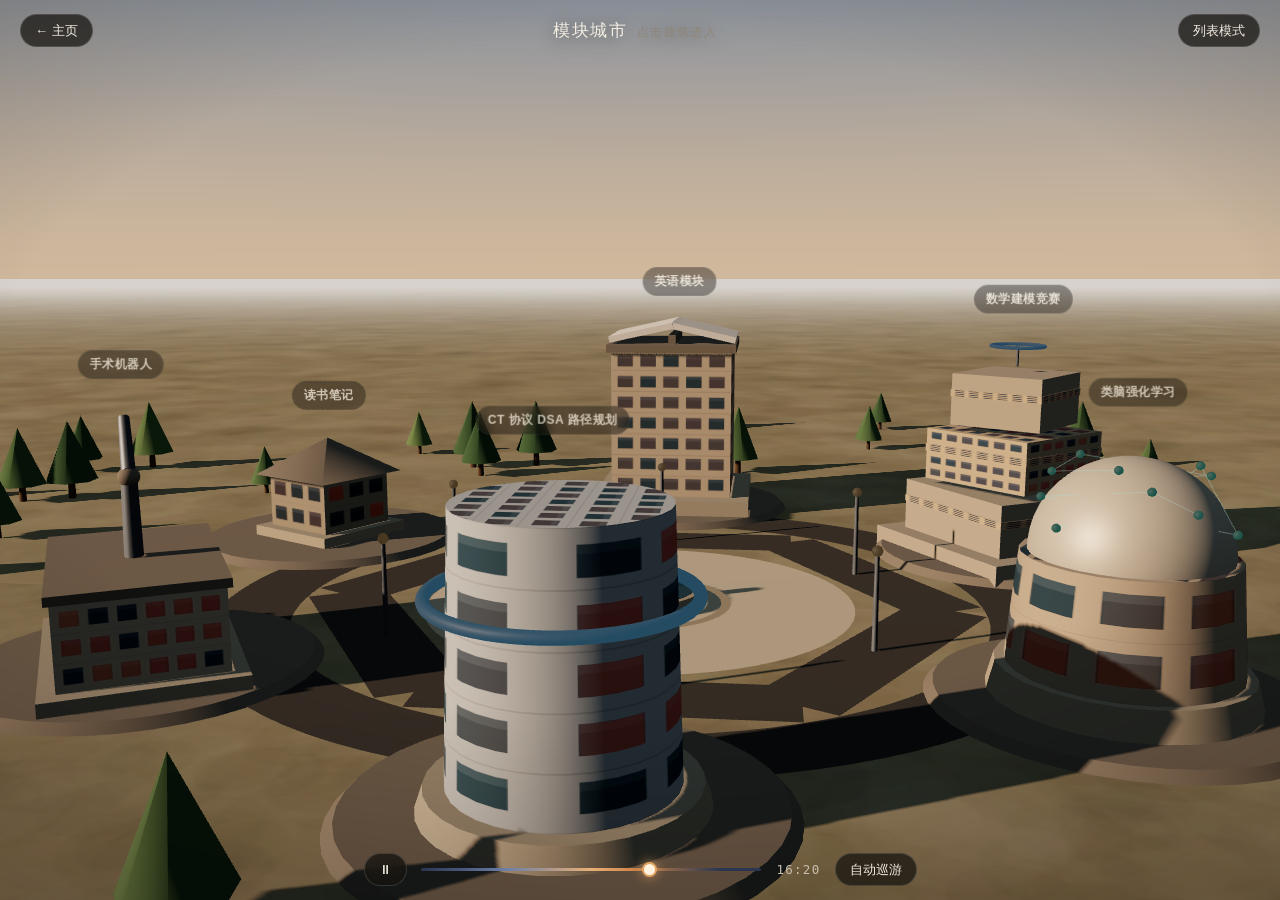
==== city/index.html @ 67498f6b "update city/index.html" ====
<!DOCTYPE html>
<html lang="zh-CN" data-theme="light">
<head>
<meta charset="utf-8">
<meta name="viewport" content="width=device-width, initial-scale=1">
<title>模块城市 · LGH</title>
<meta name="description" content="把主页上的模块做成一整座城市，点击建筑进入。">
<meta name="robots" content="noindex">
<link rel="stylesheet" href="city.css">
<script type="importmap">
{
  "imports": {
    "three": "../assets/vendor/three.module.min.js",
    "three/addons/": "../assets/vendor/"
  }
}
</script>
</head>
<body>

<div id="scene" aria-hidden="true"></div>
<div id="labels" aria-hidden="true"></div>

<header class="hud top">
  <a class="back" href="../">← 主页</a>
  <div class="title">模块城市<span>点击建筑进入</span></div>
  <button id="listBtn" class="ghost" type="button">列表模式</button>
</header>

<aside id="card" class="card" hidden>
  <div class="card-tag" id="cardTag"></div>
  <h2 id="cardTitle"></h2>
  <p id="cardDesc"></p>
  <div class="card-actions">
    <a id="cardGo" class="primary" href="#">进入</a>
    <button id="cardClose" class="ghost" type="button">关闭</button>
  </div>
</aside>

<footer class="hud bottom">
  <button id="playBtn" class="ghost" type="button" aria-label="暂停昼夜循环">⏸</button>
  <input id="timeRange" type="range" min="0" max="24" step="0.01" value="17.6" aria-label="时间">
  <output id="clock">17:36</output>
  <button id="rotateBtn" class="ghost" type="button">自动巡游</button>
</footer>

<div id="hint" class="hint">拖动旋转 · 滚轮缩放 · 点击建筑</div>

<div id="loading" class="loading"><div class="spinner"></div><span>正在建城…</span></div>

<section id="fallback" class="fallback" hidden>
  <h1>模块</h1>
  <ul id="fallbackList"></ul>
  <p class="fallback-note">你的浏览器没有开启 WebGL，这里用列表方式呈现同样的内容。</p>
</section>

<script type="module" src="city.js"></script>
</body>
</html>
---- city/city.css ----
/* 模块城市 — 界面层样式
   3D 场景在 canvas 里，这里只负责 HUD、标签、卡片、加载与降级列表 */

:root {
  --ink: #f2ece1;
  --ink-2: #c9c0b1;
  --ink-3: #8e8577;
  --accent: #e2a463;
  --accent-2: #f0c08a;
  --panel: rgba(22, 19, 15, .72);
  --panel-2: rgba(30, 26, 20, .86);
  --line: rgba(255, 255, 255, .14);
  --line-2: rgba(255, 255, 255, .08);
  --sans: -apple-system, BlinkMacSystemFont, "Segoe UI", "PingFang SC", "Hiragino Sans GB", "Microsoft YaHei", "Noto Sans SC", sans-serif;
  --serif: "Iowan Old Style", "Palatino Linotype", Palatino, Georgia, "Songti SC", serif;
  --mono: "SFMono-Regular", "Cascadia Mono", Consolas, monospace;
}

* { box-sizing: border-box; }
html, body { height: 100%; }
body {
  margin: 0;
  overflow: hidden;
  background: #0d1018;
  color: var(--ink);
  font-family: var(--sans);
  font-size: 14px;
  -webkit-font-smoothing: antialiased;
}

#scene { position: fixed; inset: 0; }
#scene canvas { display: block; width: 100%; height: 100%; }

/* 暗角，让画面收得住 */
body::after {
  content: ''; position: fixed; inset: 0; z-index: 4; pointer-events: none;
  background: radial-gradient(120% 90% at 50% 42%, transparent 42%, rgba(0, 0, 0, .42) 100%);
}

/* ---------- HUD ---------- */
.hud {
  position: fixed; left: 0; right: 0; z-index: 10;
  display: flex; align-items: center; gap: 14px;
  padding: 14px 20px;
  pointer-events: none;
}
.hud > * { pointer-events: auto; }
.top { top: 0; justify-content: space-between; }

.back, .ghost, .primary {
  font: inherit; font-size: 13px; line-height: 1;
  padding: 9px 14px; border-radius: 999px;
  border: 1px solid var(--line);
  background: var(--panel);
  color: var(--ink);
  backdrop-filter: blur(10px);
  text-decoration: none; cursor: pointer;
  transition: border-color .2s, background .2s, color .2s, transform .2s;
}
.back:hover, .ghost:hover { border-color: var(--accent); color: var(--accent-2); }
.primary {
  border-color: transparent;
  background: linear-gradient(180deg, #e8b077, #cf8b46);
  color: #221a10; font-weight: 600;
}
.primary:hover { transform: translateY(-1px); }
.ghost[aria-pressed="true"] { border-color: var(--accent); color: var(--accent-2); }

.title {
  font-family: var(--serif); font-size: 17px; letter-spacing: .08em;
  display: flex; align-items: baseline; gap: 10px;
  text-shadow: 0 2px 18px rgba(0, 0, 0, .5);
}
.title span {
  font-family: var(--sans); font-size: 11.5px; letter-spacing: .12em;
  color: var(--ink-3); text-transform: uppercase;
}

.bottom { bottom: 0; justify-content: center; gap: 12px; flex-wrap: wrap; }
#timeRange {
  -webkit-appearance: none; appearance: none;
  width: min(46vw, 340px); height: 3px; border-radius: 2px;
  background: linear-gradient(90deg, #2a3550, #6b7fa8 25%, #e8b077 50%, #d2864a 62%, #2a3550 88%);
  outline: none; cursor: pointer;
}
#timeRange::-webkit-slider-thumb {
  -webkit-appearance: none; width: 15px; height: 15px; border-radius: 50%;
  background: #fff3e0; border: 2px solid var(--accent);
  box-shadow: 0 0 12px rgba(226, 164, 99, .8); cursor: grab;
}
#timeRange::-moz-range-thumb {
  width: 13px; height: 13px; border-radius: 50%; background: #fff3e0;
  border: 2px solid var(--accent); box-shadow: 0 0 12px rgba(226, 164, 99, .8);
}
#clock {
  font-family: var(--mono); font-size: 12.5px; letter-spacing: .1em;
  color: var(--ink-2); min-width: 48px; text-align: center;
}

.hint {
  position: fixed; left: 50%; bottom: 76px; transform: translateX(-50%);
  z-index: 9; font-family: var(--mono); font-size: 11px; letter-spacing: .1em;
  color: var(--ink-3); text-align: center; pointer-events: none;
  transition: opacity .6s;
}

/* ---------- 建筑标签 ---------- */
#labels { position: fixed; inset: 0; z-index: 5; pointer-events: none; overflow: hidden; }
.label {
  position: absolute; transform: translate(-50%, -50%);
  padding: 5px 11px; border-radius: 999px;
  background: rgba(18, 16, 12, .55); border: 1px solid var(--line-2);
  backdrop-filter: blur(6px);
  font-size: 12px; letter-spacing: .04em; white-space: nowrap; color: var(--ink-2);
  transition: opacity .3s, color .2s, border-color .2s, background .2s;
}
.label b { font-weight: 600; color: var(--ink); }
.label.soon { color: var(--ink-3); border-style: dashed; }
.label.active { border-color: var(--accent); color: var(--accent-2); background: rgba(30, 22, 14, .8); }

/* ---------- 模块卡片 ---------- */
.card {
  position: fixed; right: 22px; bottom: 84px; z-index: 12;
  width: min(340px, calc(100vw - 44px));
  padding: 20px 22px 18px;
  border-radius: 16px;
  background: var(--panel-2); border: 1px solid var(--line);
  backdrop-filter: blur(16px);
  box-shadow: 0 30px 70px -30px rgba(0, 0, 0, .9);
  animation: rise .28s ease both;
}
@keyframes rise { from { opacity: 0; transform: translateY(10px); } }
.card-tag {
  display: inline-block; font-family: var(--mono); font-size: 10.5px; letter-spacing: .1em;
  padding: 3px 9px; border-radius: 999px; color: var(--accent);
  background: rgba(226, 164, 99, .14); border: 1px solid rgba(226, 164, 99, .3);
}
.card h2 { margin: 12px 0 8px; font-family: var(--serif); font-size: 20px; font-weight: 600; }
.card p { margin: 0 0 18px; font-size: 13px; line-height: 1.7; color: var(--ink-2); }
.card-actions { display: flex; gap: 9px; align-items: center; }

/* ---------- 加载 ---------- */
.loading {
  position: fixed; inset: 0; z-index: 30; display: grid; place-content: center; gap: 16px;
  justify-items: center; background: #0d1018;
  transition: opacity .7s ease; font-family: var(--mono); font-size: 12px; letter-spacing: .14em;
  color: var(--ink-3);
}
.loading.done { opacity: 0; pointer-events: none; }
.spinner {
  width: 26px; height: 26px; border-radius: 50%;
  border: 2px solid rgba(255, 255, 255, .12); border-top-color: var(--accent);
  animation: spin .9s linear infinite;
}
@keyframes spin { to { transform: rotate(360deg); } }

/* ---------- 降级列表 ---------- */
.fallback {
  position: fixed; inset: 0; z-index: 20; overflow: auto;
  padding: 84px 24px 60px; background: #0f1219;
}
.fallback h1 { font-family: var(--serif); font-weight: 600; margin: 0 0 26px; }
.fallback ul { list-style: none; margin: 0; padding: 0; max-width: 620px; }
.fallback li { border-bottom: 1px solid var(--line-2); }
.fallback a {
  display: flex; justify-content: space-between; gap: 16px;
  padding: 15px 4px; color: var(--ink); text-decoration: none;
}
.fallback a:hover { color: var(--accent); }
.fallback .note { font-family: var(--mono); font-size: 11px; color: var(--ink-3); padding-top: 22px; }
.fallback-note { font-size: 12px; color: var(--ink-3); }

@media (max-width: 640px) {
  .hud { padding: 10px 12px; }
  .title { font-size: 15px; }
  .title span { display: none; }
  .bottom { gap: 8px; padding-bottom: 10px; }
  #timeRange { width: 52vw; }
  .card { right: 12px; left: 12px; bottom: 76px; width: auto; }
  .hint { display: none; }
}

@media (prefers-reduced-motion: reduce) {
  .loading, .card { animation: none; transition: none; }
}
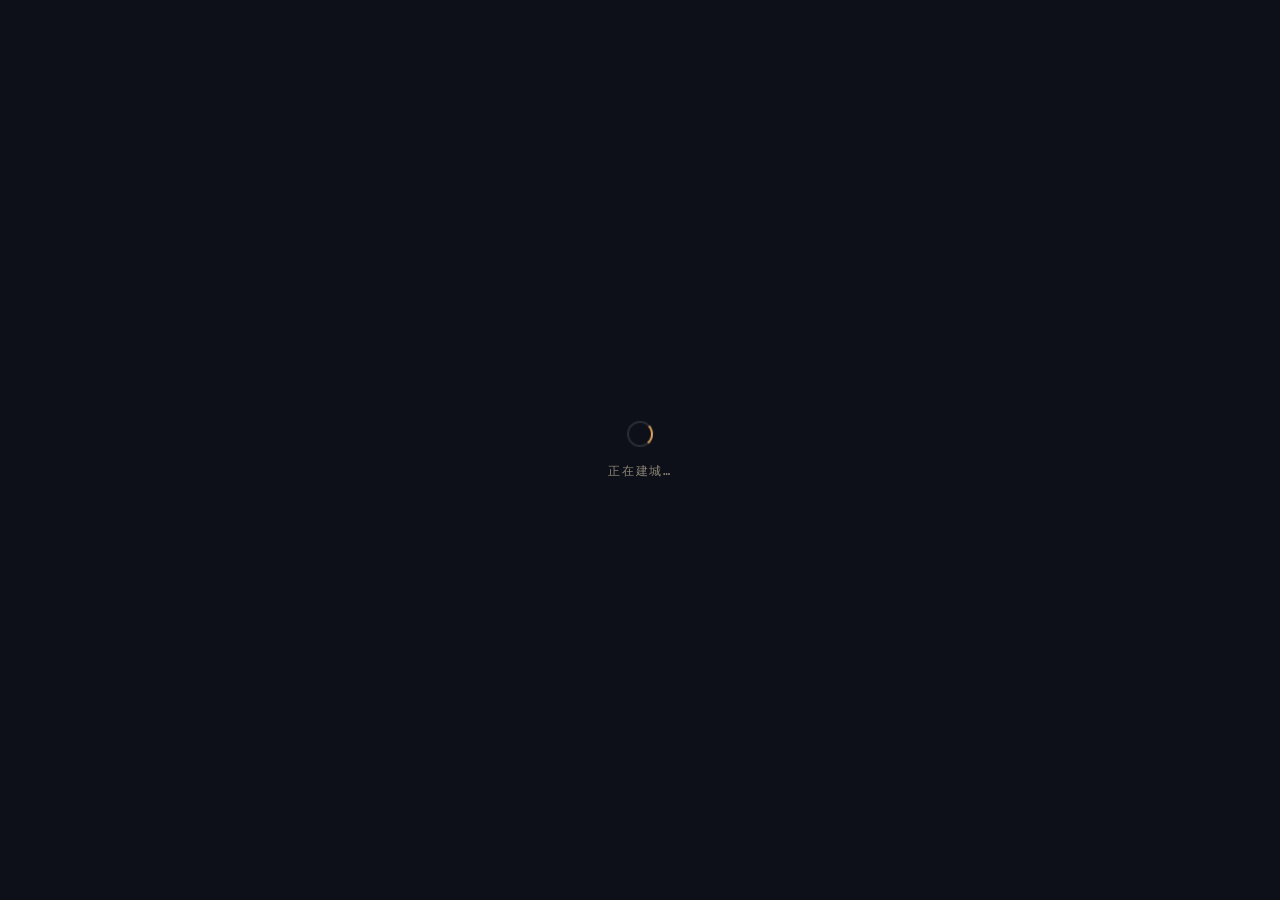
==== commit 2c291a15: "update city/index.html" ====
--- a/city/index.html
+++ b/city/index.html
@@ -1,59 +1,8 @@
 <!DOCTYPE html>
-<html lang="zh-CN" data-theme="light">
-<head>
-<meta charset="utf-8">
-<meta name="viewport" content="width=device-width, initial-scale=1">
-<title>模块城市 · LGH</title>
-<meta name="description" content="把主页上的模块做成一整座城市，点击建筑进入。">
-<meta name="robots" content="noindex">
-<link rel="stylesheet" href="city.css">
-<script type="importmap">
-{
-  "imports": {
-    "three": "../assets/vendor/three.module.min.js",
-    "three/addons/": "../assets/vendor/"
-  }
-}
-</script>
-</head>
-<body>
-
-<div id="scene" aria-hidden="true"></div>
-<div id="labels" aria-hidden="true"></div>
-
-<header class="hud top">
-  <a class="back" href="../">← 主页</a>
-  <div class="title">模块城市<span>点击建筑进入</span></div>
-  <button id="listBtn" class="ghost" type="button">列表模式</button>
-</header>
-
-<aside id="card" class="card" hidden>
-  <div class="card-tag" id="cardTag"></div>
-  <h2 id="cardTitle"></h2>
-  <p id="cardDesc"></p>
-  <div class="card-actions">
-    <a id="cardGo" class="primary" href="#">进入</a>
-    <button id="cardClose" class="ghost" type="button">关闭</button>
-  </div>
-</aside>
-
-<footer class="hud bottom">
-  <button id="playBtn" class="ghost" type="button" aria-label="暂停昼夜循环">⏸</button>
-  <input id="timeRange" type="range" min="0" max="24" step="0.01" value="17.6" aria-label="时间">
-  <output id="clock">17:36</output>
-  <button id="rotateBtn" class="ghost" type="button">自动巡游</button>
-</footer>
-
-<div id="hint" class="hint">拖动旋转 · 滚轮缩放 · 点击建筑</div>
-
-<div id="loading" class="loading"><div class="spinner"></div><span>正在建城…</span></div>
-
-<section id="fallback" class="fallback" hidden>
-  <h1>模块</h1>
-  <ul id="fallbackList"></ul>
-  <p class="fallback-note">你的浏览器没有开启 WebGL，这里用列表方式呈现同样的内容。</p>
-</section>
-
-<script type="module" src="city.js"></script>
-</body>
-</html>
+<html lang="zh-CN"><head><meta charset="utf-8">
+<title>模块城市</title>
+<meta http-equiv="refresh" content="0; url=../">
+<link rel="canonical" href="../">
+</head><body style="margin:0;height:100vh;display:grid;place-items:center;background:#0d1018;color:#c9c0b1;font-family:system-ui">
+<p><a href="../" style="color:#e2a463">进入模块城市</a></p>
+</body></html>
